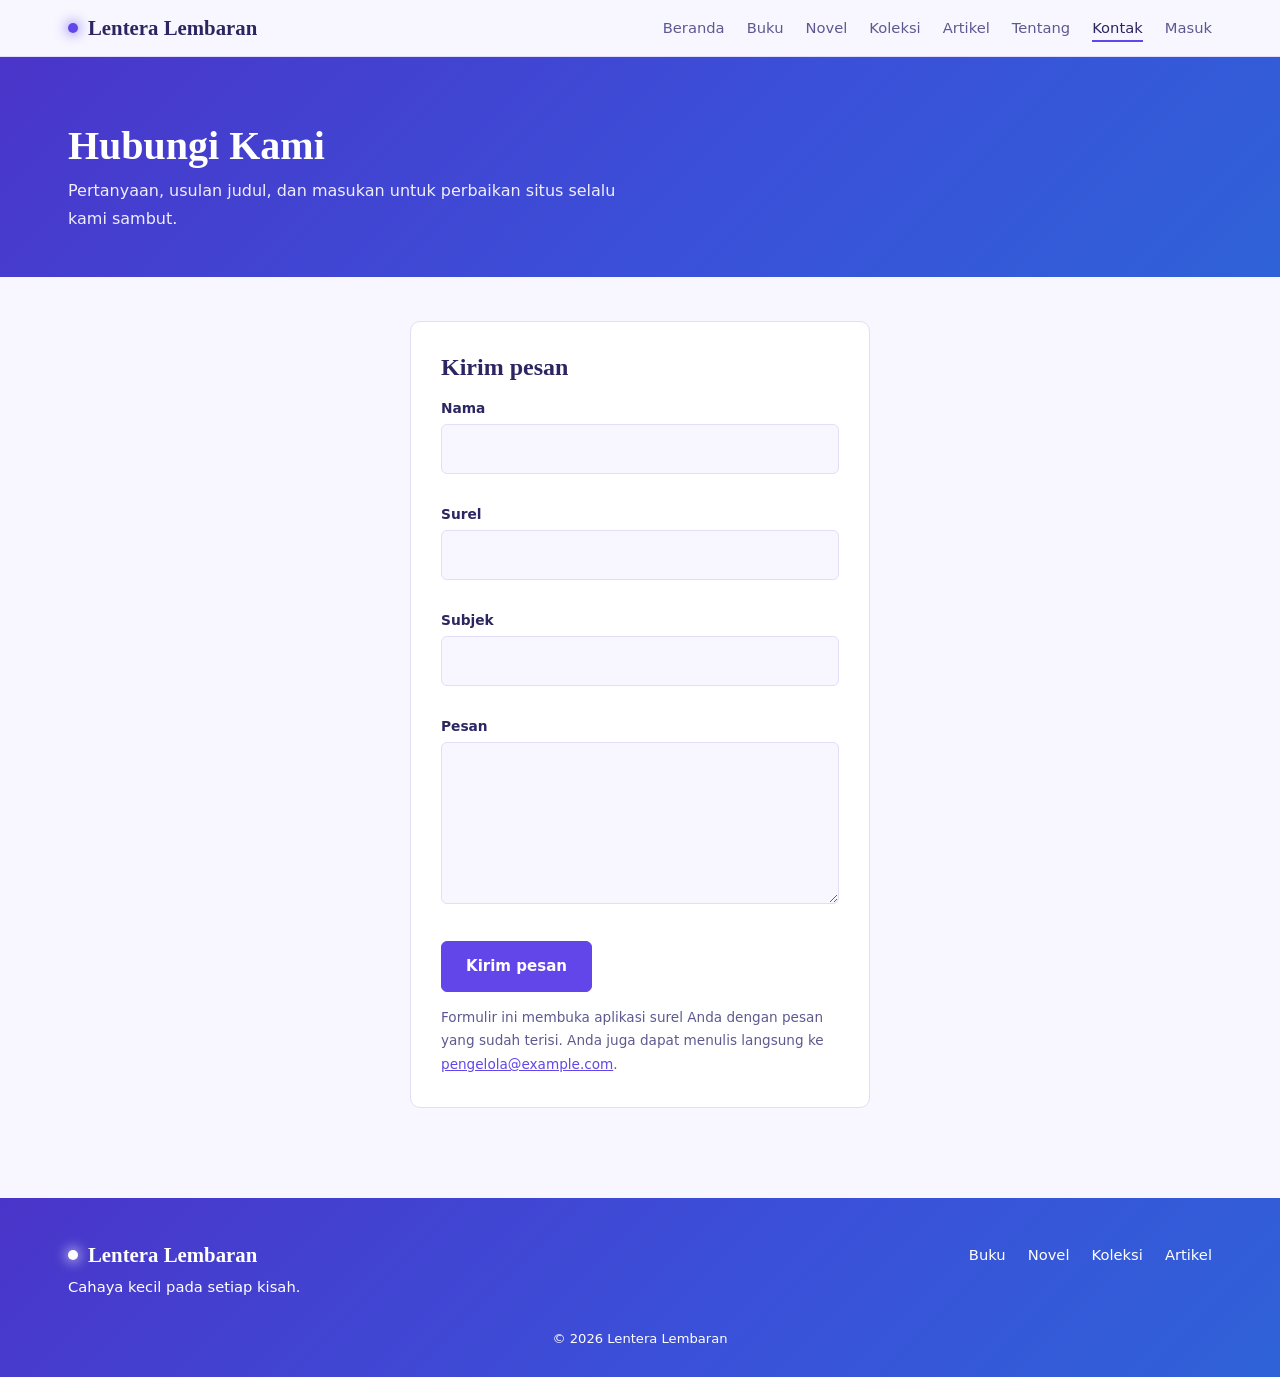
==== contact.html @ 8225e92b "Upload website Lentera Lembaran" ====
<!DOCTYPE html>
<html lang="id">
<head>
    <meta charset="UTF-8">
    <meta name="viewport" content="width=device-width, initial-scale=1">
    <title>Kontak | Lentera Lembaran</title>
    <link rel="stylesheet" href="css/style.css">
</head>
<body data-halaman="contact">

    <header class="header-situs" id="header-situs"></header>

    <main>
        <section class="judul-halaman">
            <div class="container">
                <h1>Hubungi Kami</h1>
                <p>Pertanyaan, usulan judul, dan masukan untuk perbaikan situs selalu kami sambut.</p>
            </div>
        </section>

        <div class="container">
            <form class="form form-mandiri" id="form-kontak" novalidate>
                <h2>Kirim pesan</h2>

                <div class="fld">
                    <label for="k-nama">Nama</label>
                    <input id="k-nama" name="nama" type="text" autocomplete="name">
                    <small class="err" data-untuk="nama"></small>
                </div>
                <div class="fld">
                    <label for="k-surel">Surel</label>
                    <input id="k-surel" name="surel" type="email" autocomplete="email">
                    <small class="err" data-untuk="surel"></small>
                </div>
                <div class="fld">
                    <label for="k-subjek">Subjek</label>
                    <input id="k-subjek" name="subjek" type="text">
                    <small class="err" data-untuk="subjek"></small>
                </div>
                <div class="fld">
                    <label for="k-pesan">Pesan</label>
                    <textarea id="k-pesan" name="pesan" rows="5"></textarea>
                    <small class="err" data-untuk="pesan"></small>
                </div>

                <button class="btn" type="submit">Kirim pesan</button>
                <p class="hasil" role="status" hidden></p>
                <p class="catatan">
                    Formulir ini membuka aplikasi surel Anda dengan pesan yang sudah terisi.
                    Anda juga dapat menulis langsung ke <a id="tautan-surel" href="#"></a>.
                </p>
            </form>
        </div>
    </main>

    <footer class="footer-situs" id="footer-situs"></footer>

    <script src="js/data.js"></script>
    <script src="js/script.js"></script>
</body>
</html>
---- css/style.css ----
:root {
    --ungu: #6246ea;
    --ungu-tua: #4a35c9;
    --biru: #2f62d8;
    --lavender: #eeebfb;
    --putih: #ffffff;
    --latar: #f8f7ff;
    --teks: #2b2661;
    --teks-lembut: #5d5990;
    --garis: #e2def7;
    --galat: #b3261e;
    --gradasi: linear-gradient(135deg, #4a35c9 0%, #3b4fd8 55%, #2f62d8 100%);
    --bayangan: 0 12px 32px rgba(74, 53, 201, 0.14);
    --font-teks: "Segoe UI", system-ui, sans-serif;
    --font-judul: "Palatino Linotype", Palatino, Georgia, serif;
}

* {
    box-sizing: border-box;
    margin: 0;
    padding: 0;
}

[hidden] {
    display: none !important;
}

body {
    font-family: var(--font-teks);
    color: var(--teks);
    background: var(--latar);
    line-height: 1.75;
}

h1,
h2,
h3,
.logo {
    font-family: var(--font-judul);
    font-weight: 600;
    line-height: 1.25;
}

a {
    color: inherit;
}

:focus-visible {
    outline: 2px solid var(--ungu);
    outline-offset: 3px;
}

.sr {
    position: absolute;
    left: -9999px;
}

.container {
    max-width: 1200px;
    margin: 0 auto;
    padding: 0 28px;
}

.catatan {
    margin-top: 14px;
    font-size: 0.85rem;
    color: var(--teks-lembut);
}

.catatan a {
    color: var(--ungu);
}

.pusat-teks {
    text-align: center;
}

.aksi {
    display: flex;
    flex-wrap: wrap;
    gap: 10px;
}

.btn {
    display: inline-block;
    padding: 11px 24px;
    border: 1.5px solid var(--ungu);
    border-radius: 6px;
    background: var(--ungu);
    font: inherit;
    font-size: 0.94rem;
    font-weight: 600;
    color: var(--putih);
    text-decoration: none;
    cursor: pointer;
    transition: 0.2s;
}

.btn:hover {
    background: var(--biru);
    border-color: var(--biru);
}

.btn-garis {
    background: transparent;
    color: var(--ungu);
}

.btn-garis:hover {
    background: var(--lavender);
    border-color: var(--ungu);
}

.btn-putih {
    background: var(--putih);
    border-color: var(--putih);
    color: var(--ungu-tua);
}

.btn-putih:hover {
    background: var(--lavender);
    border-color: var(--lavender);
}

.btn-kecil {
    padding: 6px 16px;
    font-size: 0.86rem;
}

.header-situs {
    position: sticky;
    top: 0;
    z-index: 30;
    background: rgba(248, 247, 255, 0.94);
    backdrop-filter: blur(8px);
    border-bottom: 1px solid var(--garis);
}

.navbar {
    display: flex;
    align-items: center;
    justify-content: space-between;
    max-width: 1200px;
    margin: 0 auto;
    padding: 14px 28px;
}

.logo {
    display: flex;
    align-items: center;
    gap: 10px;
    font-size: 1.3rem;
    text-decoration: none;
}

.logo::before {
    content: "";
    width: 10px;
    height: 10px;
    border-radius: 50%;
    background: var(--ungu);
    box-shadow: 0 0 12px 3px rgba(98, 70, 234, 0.45);
}

.menu {
    display: flex;
    align-items: center;
    gap: 22px;
    list-style: none;
}

.menu a,
.menu-akun {
    padding: 4px 0;
    border: 0;
    border-bottom: 2px solid transparent;
    background: none;
    font: inherit;
    font-size: 0.92rem;
    color: var(--teks-lembut);
    text-decoration: none;
    cursor: pointer;
    transition: 0.2s;
}

.menu a:hover,
.menu-akun:hover {
    color: var(--teks);
}

.menu a.on {
    color: var(--teks);
    border-bottom-color: var(--ungu);
}

.burger {
    display: none;
    padding: 6px 14px;
    border: 1px solid var(--garis);
    border-radius: 6px;
    background: var(--putih);
    font: inherit;
    color: var(--teks);
    cursor: pointer;
}

.hero {
    padding: 80px 0 76px;
    background-color: #3b4fd8;
    background-image:
        linear-gradient(90deg, rgba(36, 40, 140, 0.92) 0%, rgba(40, 60, 190, 0.7) 45%, rgba(40, 60, 190, 0.1) 100%),
        url("../../images/lentera.jpg");
    background-position: center;
    background-size: cover;
    color: var(--putih);
}

.hero-isi {
    display: grid;
    grid-template-columns: 1.3fr 0.7fr;
    gap: 40px;
    align-items: center;
}

.hero h1 {
    margin-bottom: 12px;
    font-size: 3.6rem;
}

.semboyan {
    margin-bottom: 16px;
    font-family: var(--font-judul);
    font-size: 1.35rem;
    font-style: italic;
    color: #e4dfff;
}

.lead {
    max-width: 460px;
    margin-bottom: 30px;
    color: #f0edff;
}

.hero .btn-garis {
    border-color: rgba(255, 255, 255, 0.75);
    color: var(--putih);
}

.hero .btn-garis:hover {
    background: rgba(255, 255, 255, 0.16);
    border-color: var(--putih);
}

.terakhir {
    margin-top: 18px;
    font-size: 0.9rem;
    color: #e4dfff;
}

.hero-kutipan {
    justify-self: end;
    max-width: 260px;
    padding-top: 14px;
    border-top: 2px solid rgba(255, 255, 255, 0.6);
    font-family: var(--font-judul);
    font-size: 1.1rem;
    font-style: italic;
    line-height: 1.7;
    text-shadow: 0 1px 8px rgba(20, 20, 80, 0.7);
}

.judul-halaman {
    padding: 64px 0 44px;
    background: var(--gradasi);
    color: var(--putih);
}

.judul-halaman h1 {
    font-size: 2.5rem;
}

.judul-halaman p {
    max-width: 580px;
    margin-top: 6px;
    color: #f0edff;
}

.bagian {
    padding: 64px 0 0;
}

.bagian-kepala {
    display: flex;
    flex-wrap: wrap;
    align-items: baseline;
    justify-content: space-between;
    gap: 14px;
    margin-bottom: 26px;
}

.bagian-kepala h2 {
    font-size: 1.7rem;
}

.bagian-kepala a {
    font-size: 0.92rem;
    font-weight: 600;
    color: var(--ungu);
    text-decoration: none;
    border-bottom: 1px solid currentColor;
}

.pengantar {
    max-width: 840px;
}

.pengantar h2 {
    margin-bottom: 12px;
    font-size: 1.9rem;
}

.pengantar p {
    color: var(--teks-lembut);
}

.kelompok-genre {
    margin-bottom: 22px;
}

.kelompok-genre h3 {
    margin-bottom: 10px;
    font-size: 1rem;
    color: var(--teks-lembut);
}

.rak {
    display: grid;
    grid-template-columns: repeat(5, 1fr);
    gap: 34px 22px;
}

.kartu {
    position: relative;
}

.kartu h3 {
    margin: 14px 0 2px;
    font-size: 1.02rem;
}

.kartu-buka {
    padding: 0;
    border: 0;
    background: none;
    font: inherit;
    color: inherit;
    text-align: left;
    cursor: pointer;
}

.kartu-buka::after {
    content: "";
    position: absolute;
    inset: 0;
}

.kartu-buka:focus-visible {
    outline: none;
}

.kartu-buka:focus-visible::after {
    outline: 2px solid var(--ungu);
    outline-offset: 4px;
    border-radius: 8px;
}

.kartu:hover .sampul {
    transform: translateY(-4px);
}

.penulis {
    font-size: 0.88rem;
    color: var(--teks-lembut);
}

.ringkasan {
    font-size: 0.88rem;
    line-height: 1.6;
}

.tag {
    display: inline-block;
    margin: 6px 0;
    padding: 1px 10px;
    border-radius: 20px;
    background: var(--lavender);
    font-size: 0.76rem;
    font-weight: 600;
    color: var(--ungu-tua);
}

.sampul {
    position: relative;
    display: flex;
    flex-direction: column;
    justify-content: flex-end;
    aspect-ratio: 2 / 3;
    padding: 16px 14px;
    overflow: hidden;
    border-radius: 3px 8px 8px 3px;
    box-shadow: inset 5px 0 0 rgba(255, 255, 255, 0.22), 0 6px 18px rgba(74, 53, 201, 0.18);
    color: var(--putih);
    transition: 0.25s;
}

.sampul::after {
    content: "";
    position: absolute;
    top: 14px;
    right: 14px;
    width: 6px;
    height: 6px;
    border-radius: 50%;
    background: var(--putih);
    box-shadow: 0 0 10px 4px rgba(255, 255, 255, 0.45);
}

.sampul img {
    position: absolute;
    inset: 0;
    z-index: 1;
    width: 100%;
    height: 100%;
    object-fit: cover;
}

.sampul-judul {
    position: relative;
    font-family: var(--font-judul);
    font-size: 1.05rem;
    font-weight: 600;
    line-height: 1.3;
}

.sampul-penulis {
    position: relative;
    margin-top: 8px;
    font-size: 0.74rem;
    letter-spacing: 0.04em;
}

.warna-0 {
    background: linear-gradient(160deg, #6246ea, #3b4fd8);
}

.warna-1 {
    background: linear-gradient(160deg, #2f62d8, #4a35c9);
}

.warna-2 {
    background: linear-gradient(160deg, #7a5af5, #4a35c9);
}

.warna-3 {
    background: linear-gradient(160deg, #3b4fd8, #2f62d8);
}

.warna-4 {
    border: 1px solid var(--garis);
    background: linear-gradient(160deg, #ffffff, #e4defc);
    color: var(--ungu-tua);
}

.warna-4::after {
    background: var(--ungu);
    box-shadow: 0 0 10px 4px rgba(98, 70, 234, 0.3);
}

.toolbar {
    display: flex;
    flex-wrap: wrap;
    align-items: center;
    gap: 18px;
    padding: 30px 0 18px;
}

.pilihan {
    display: inline-flex;
    padding: 4px;
    border: 1px solid var(--garis);
    border-radius: 10px;
    background: var(--putih);
}

.pilihan button {
    padding: 8px 20px;
    border: 0;
    border-radius: 7px;
    background: transparent;
    font: inherit;
    font-size: 0.92rem;
    font-weight: 600;
    color: var(--teks-lembut);
    cursor: pointer;
    transition: 0.2s;
}

.pilihan button.on {
    background: var(--ungu);
    color: var(--putih);
}

.pilihan.pusat {
    display: flex;
    max-width: 460px;
    margin: 44px auto 18px;
}

.pilihan.pusat button {
    flex: 1;
}

.jumlah,
.chip span {
    margin-left: 6px;
    font-size: 0.82em;
    opacity: 0.75;
}

.pencarian {
    flex: 1 1 260px;
}

.pencarian input {
    width: 100%;
    padding: 11px 16px;
    border: 1px solid var(--garis);
    border-radius: 8px;
    background: var(--putih);
    font: inherit;
    color: inherit;
}

.pencarian input:focus {
    outline: none;
    border-color: var(--ungu);
    box-shadow: 0 0 0 3px rgba(98, 70, 234, 0.15);
}

.chips {
    display: flex;
    flex-wrap: wrap;
    gap: 8px;
    padding-bottom: 8px;
}

.chip {
    padding: 5px 15px;
    border: 1px solid var(--garis);
    border-radius: 30px;
    background: var(--putih);
    font: inherit;
    font-size: 0.86rem;
    color: var(--teks-lembut);
    text-decoration: none;
    cursor: pointer;
    transition: 0.2s;
}

.chip:hover {
    border-color: var(--ungu);
    color: var(--ungu);
}

.chip.on {
    border-color: var(--ungu);
    background: var(--ungu);
    color: var(--putih);
}

.info-hasil {
    margin: 6px 0 22px;
    font-size: 0.9rem;
    color: var(--teks-lembut);
}

.kosong {
    padding: 50px 0;
    text-align: center;
    color: var(--teks-lembut);
}

.daftar-artikel {
    display: grid;
    gap: 18px;
    list-style: none;
}

.artikel {
    padding: 24px 26px;
    border: 1px solid var(--garis);
    border-left: 4px solid var(--ungu);
    border-radius: 8px;
    background: var(--putih);
}

.artikel h3 {
    margin: 4px 0 6px;
    font-size: 1.2rem;
}

.artikel p {
    font-size: 0.95rem;
    color: var(--teks-lembut);
}

.artikel .artikel-isi {
    margin-top: 10px;
    color: var(--teks);
}

.artikel .btn {
    margin-top: 14px;
}

.dua-kolom {
    display: grid;
    grid-template-columns: 1fr 1fr;
    gap: 48px;
}

.blok {
    margin-bottom: 28px;
}

.blok h3 {
    margin-bottom: 4px;
    font-size: 1.15rem;
    color: var(--ungu);
}

.blok p,
.blok li {
    color: var(--teks-lembut);
}

.blok ul {
    padding-left: 18px;
}

.nilai {
    display: grid;
    grid-template-columns: repeat(3, 1fr);
    gap: 30px;
    margin-top: 12px;
    padding-top: 34px;
    border-top: 1px solid var(--garis);
}

.nilai h3 {
    font-size: 1.1rem;
}

.nilai p {
    font-size: 0.93rem;
    color: var(--teks-lembut);
}

.form {
    max-width: 460px;
    margin: 0 auto 20px;
    padding: 30px;
    border: 1px solid var(--garis);
    border-radius: 10px;
    background: var(--putih);
}

.form-mandiri {
    margin-top: 44px;
}

.form h2 {
    margin-bottom: 14px;
    font-size: 1.5rem;
}

.fld {
    margin-bottom: 10px;
}

.fld label {
    display: block;
    margin-bottom: 4px;
    font-size: 0.86rem;
    font-weight: 600;
}

.fld input,
.fld textarea {
    width: 100%;
    padding: 10px 13px;
    border: 1px solid var(--garis);
    border-radius: 6px;
    background: var(--latar);
    font: inherit;
    color: inherit;
}

.fld input:focus,
.fld textarea:focus {
    outline: none;
    border-color: var(--ungu);
    background: var(--putih);
}

.err {
    display: block;
    min-height: 18px;
    font-size: 0.8rem;
    color: var(--galat);
}

.hasil {
    margin-top: 14px;
    padding: 11px 14px;
    border-radius: 6px;
    font-size: 0.9rem;
}

.hasil.ok {
    background: var(--lavender);
    color: var(--ungu-tua);
}

.hasil.gagal {
    background: #fdecea;
    color: #9a1f15;
}

.modal {
    width: min(720px, calc(100% - 32px));
    max-height: calc(100vh - 32px);
    margin: auto;
    padding: 0;
    overflow-y: auto;
    border: 0;
    border-radius: 14px;
    background: var(--putih);
    color: var(--teks);
    box-shadow: 0 24px 60px rgba(43, 38, 97, 0.35);
}

.modal::backdrop {
    background: rgba(74, 53, 201, 0.45);
    backdrop-filter: blur(3px);
}

.modal-isi {
    position: relative;
    display: grid;
    grid-template-columns: 190px 1fr;
    gap: 28px;
    padding: 32px;
}

.modal-isi h2 {
    margin: 6px 0 2px;
    font-size: 1.6rem;
}

.modal-teks {
    margin: 14px 0 20px;
}

.modal-tutup {
    position: absolute;
    top: 10px;
    right: 14px;
    width: 36px;
    height: 36px;
    border: 0;
    border-radius: 50%;
    background: var(--lavender);
    font-size: 1.4rem;
    line-height: 1;
    color: var(--ungu-tua);
    cursor: pointer;
}

.modal-pilih {
    display: block;
    text-align: center;
}

.modal-pilih h2 {
    margin-top: 0;
    padding: 0 30px;
}

.pilih-grid {
    display: grid;
    grid-template-columns: 1fr 1fr;
    gap: 16px;
    margin-top: 22px;
    text-align: left;
}

.pilih-kartu {
    display: flex;
    flex-direction: column;
    gap: 6px;
    padding: 22px;
    border: 1.5px solid var(--garis);
    border-radius: 10px;
    text-decoration: none;
    transition: 0.2s;
}

.pilih-kartu:hover {
    border-color: var(--ungu);
    background: var(--lavender);
}

.pilih-kartu strong {
    font-family: var(--font-judul);
    font-size: 1.3rem;
    color: var(--ungu-tua);
}

.pilih-kartu span {
    font-size: 0.9rem;
    color: var(--teks-lembut);
}

.footer-situs {
    margin-top: 90px;
    padding: 44px 0 26px;
    background: var(--gradasi);
    color: var(--putih);
    font-size: 0.92rem;
}

.footer-isi {
    display: flex;
    flex-wrap: wrap;
    justify-content: space-between;
    gap: 30px;
}

.footer-situs .logo {
    margin-bottom: 6px;
    color: var(--putih);
}

.footer-situs .logo::before {
    background: var(--putih);
    box-shadow: 0 0 12px 3px rgba(255, 255, 255, 0.5);
}

.footer-tautan {
    display: flex;
    gap: 22px;
    list-style: none;
}

.footer-tautan a {
    text-decoration: none;
}

.footer-tautan a:hover {
    text-decoration: underline;
}

.footer-hak {
    margin-top: 28px;
    text-align: center;
    font-size: 0.82rem;
}

@media (max-width: 1000px) {
    .rak {
        grid-template-columns: repeat(4, 1fr);
    }
}

@media (max-width: 820px) {
    .burger {
        display: block;
    }

    .menu {
        position: absolute;
        top: 100%;
        left: 0;
        right: 0;
        display: none;
        flex-direction: column;
        align-items: flex-start;
        gap: 0;
        padding: 6px 28px 14px;
        border-bottom: 1px solid var(--garis);
        background: var(--latar);
    }

    .menu.buka {
        display: flex;
    }

    .menu a,
    .menu-akun {
        display: block;
        padding: 10px 0;
    }

    .hero-isi,
    .dua-kolom,
    .nilai,
    .modal-isi {
        grid-template-columns: 1fr;
    }

    .hero {
        background-image:
            linear-gradient(rgba(36, 40, 140, 0.85), rgba(40, 60, 190, 0.85)),
            url("../../images/lentera.jpg");
    }

    .hero h1 {
        font-size: 2.6rem;
    }

    .hero-kutipan {
        display: none;
    }

    .modal-sampul {
        max-width: 150px;
    }

    .rak {
        grid-template-columns: repeat(3, 1fr);
    }
}

@media (max-width: 560px) {
    .rak {
        grid-template-columns: repeat(2, 1fr);
        gap: 28px 16px;
    }

    .pilih-grid {
        grid-template-columns: 1fr;
    }

    .modal-isi {
        padding: 24px 20px;
    }
}

@media (prefers-reduced-motion: reduce) {
    * {
        animation: none !important;
        transition: none !important;
    }
}
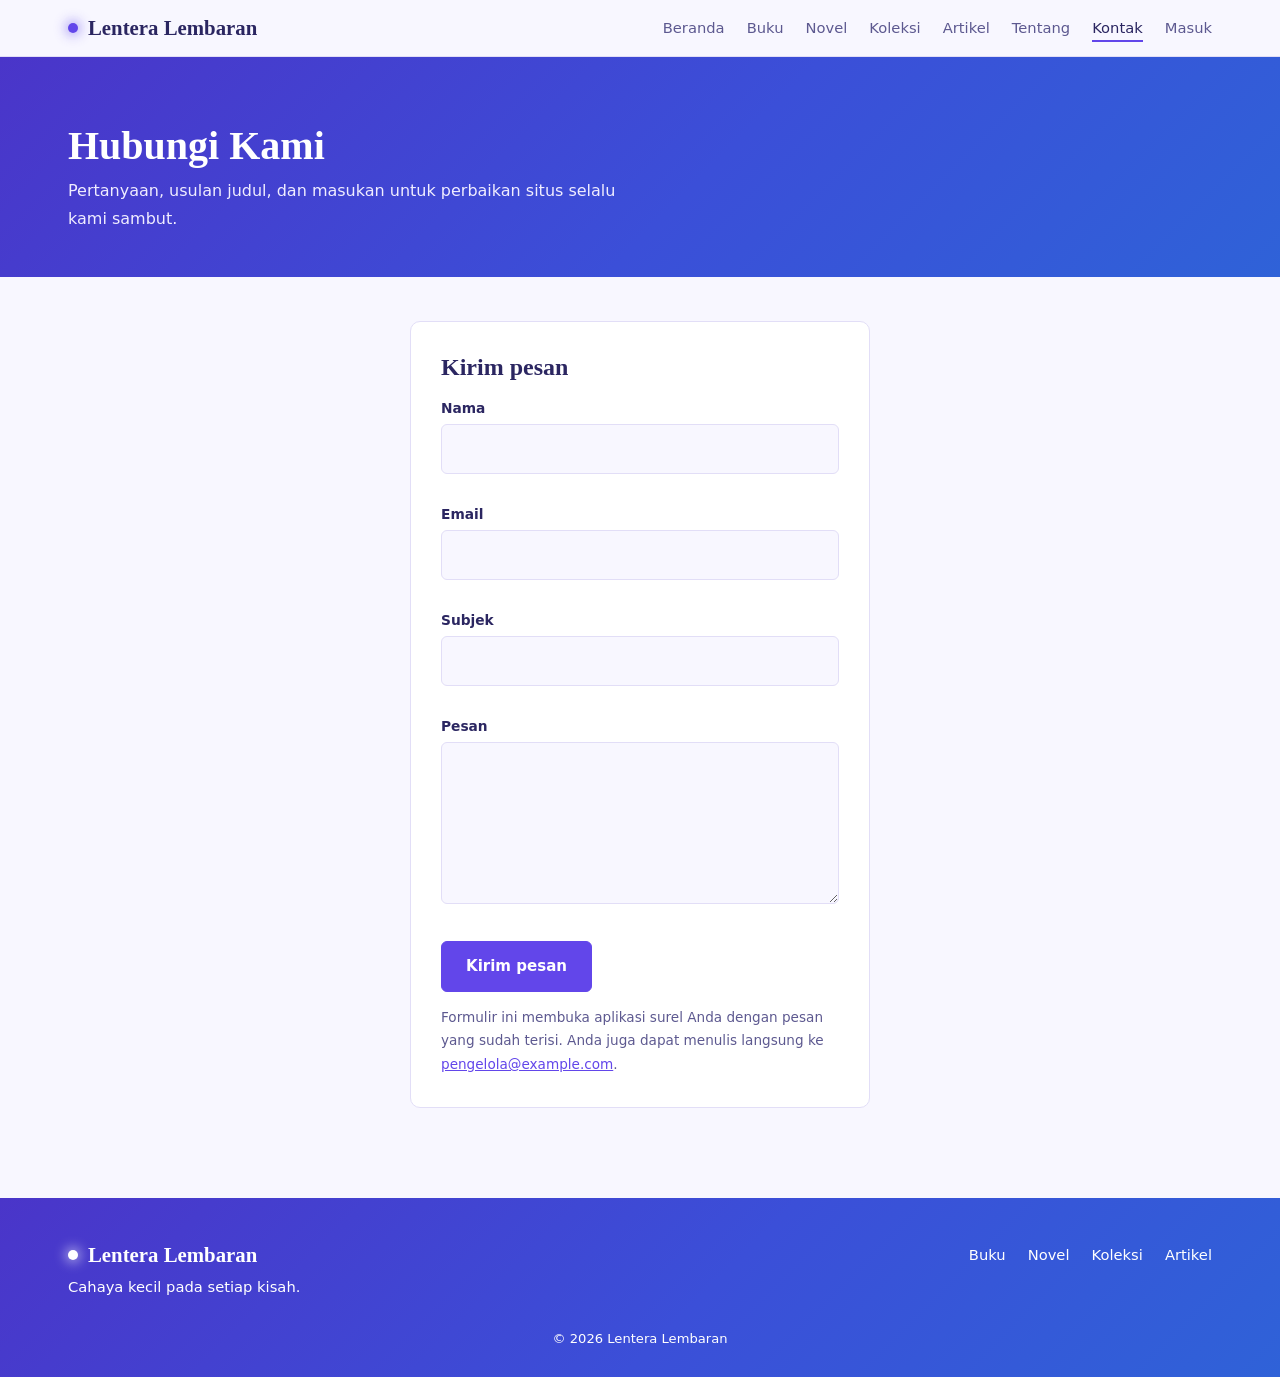
==== commit 6213c841: "Update seluruh website Lentera Lembaran" ====
--- a/contact.html
+++ b/contact.html
@@ -28,7 +28,7 @@
                     <small class="err" data-untuk="nama"></small>
                 </div>
                 <div class="fld">
-                    <label for="k-surel">Surel</label>
+                    <label for="k-surel">Email</label>
                     <input id="k-surel" name="surel" type="email" autocomplete="email">
                     <small class="err" data-untuk="surel"></small>
                 </div>
--- a/css/style.css
+++ b/css/style.css
@@ -209,7 +209,7 @@
     background-color: #3b4fd8;
     background-image:
         linear-gradient(90deg, rgba(36, 40, 140, 0.92) 0%, rgba(40, 60, 190, 0.7) 45%, rgba(40, 60, 190, 0.1) 100%),
-        url("../../images/lentera.jpg");
+        url("../images/lentera.jpg");
     background-position: center;
     background-size: cover;
     color: var(--putih);
@@ -922,7 +922,7 @@
     .hero {
         background-image:
             linear-gradient(rgba(36, 40, 140, 0.85), rgba(40, 60, 190, 0.85)),
-            url("../../images/lentera.jpg");
+            url("../images/lentera.jpg");
     }
 
     .hero h1 {
